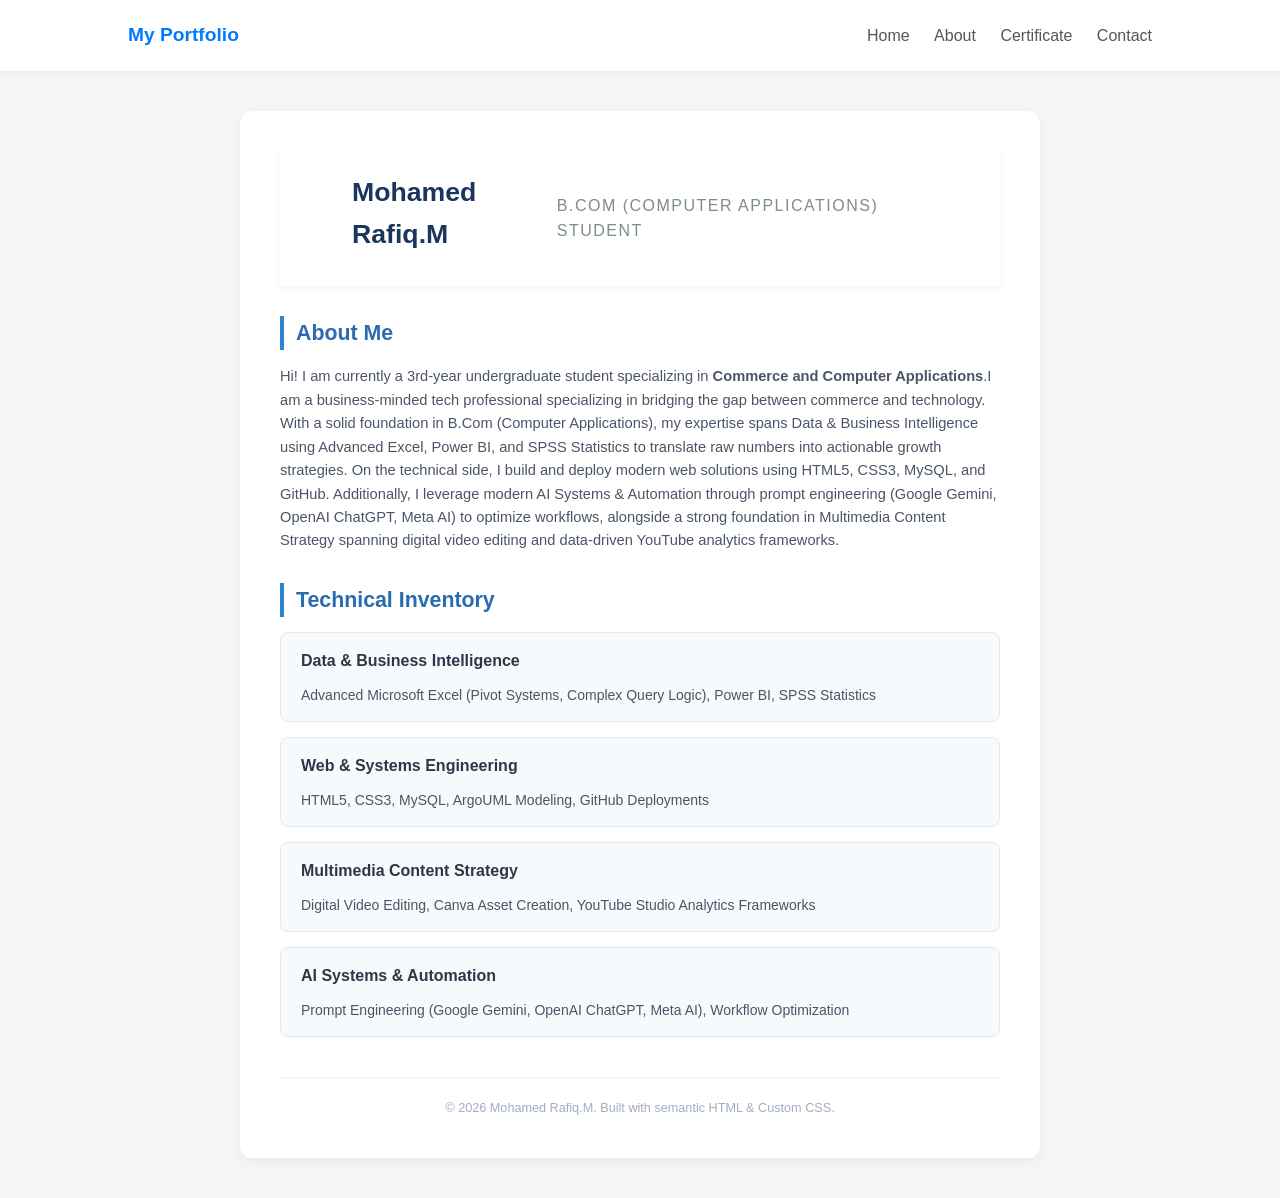
==== about.html @ 21418a57 "Update about.html" ====
<!DOCTYPE html>
<html lang="en">
<head>
    <meta charset="UTF-8">
    <meta name="viewport" content="width=device-width, initial-scale=1.0">
    <title>About Me | Mohamed Rafiq.M</title>
    <link rel="stylesheet" href="about.css">
</head>
<body>
 <header>
        <div class="logo">My Portfolio</div>
        <nav>
            <a href="index.html">Home</a>
            <a href="about.html">About</a>
            <a href="certificate.html">Certificate</a>
            <a href="contact.html">Contact</a>
        </nav>
    </header>
    <div class="container">
        <header>
            <h1>Mohamed Rafiq.M</h1>
            <p class="subtitle">B.Com (Computer Applications) Student</p>
        </header>

        <section id="about">
            <h2>About Me</h2>
            <p>
                Hi! I am currently a 3rd-year undergraduate student specializing in <strong>Commerce and Computer Applications</strong>. 
                ​​I am a business-minded tech professional specializing in bridging the gap between commerce and technology. With a solid foundation in B.Com (Computer Applications), my expertise spans Data & Business Intelligence using Advanced Excel, Power BI, and SPSS Statistics to translate raw numbers into actionable growth strategies. On the technical side, I build and deploy modern web solutions using HTML5, CSS3, MySQL, and GitHub. Additionally, I leverage modern AI Systems & Automation through prompt engineering (Google Gemini, OpenAI ChatGPT, Meta AI) to optimize workflows, alongside a strong foundation in Multimedia Content Strategy spanning digital video editing and data-driven YouTube analytics frameworks.     </p>
        </section>

        <section id="skills">
            <h2>Technical Inventory</h2>
            
            <div class="skills-grid">
                <div class="skill-category">
                    <h3>Data & Business Intelligence</h3>
                    <div class="skill-tags">Advanced Microsoft Excel (Pivot Systems, Complex Query Logic), Power BI, SPSS Statistics</div>
                </div>
                
                <div class="skill-category">
               <h3>Web & Systems Engineering</h3>
    <div class="skill-tags">HTML5, CSS3, MySQL, ArgoUML Modeling, GitHub Deployments</div>
</div>

                <div class="skill-category">
                    <h3>Multimedia Content Strategy</h3>
                    <div class="skill-tags">Digital Video Editing, Canva Asset Creation, YouTube Studio Analytics Frameworks</div>
                </div>

                <div class="skill-category">
                    <h3>AI Systems & Automation</h3>
                    <div class="skill-tags">Prompt Engineering (Google Gemini, OpenAI ChatGPT, Meta AI), Workflow Optimization</div>
                </div>
            </div>
        </section>

        <footer>
            © 2026 Mohamed Rafiq.M. Built with semantic HTML & Custom CSS.
        </footer>
    </div>

</body>
</html>
---- about.css ----
*, *::before, *::after {
            box-sizing: border-box;
        }
        
        body {
            margin: 0;
            padding: 0;
            font-family: 'Segoe UI', Tahoma, Geneva, Verdana, sans-serif;
            background-color: #f4f7f6;
            color: #2c3e50;
            line-height: 1.6;
        }
        header {
    background: #ffffff;
    display: flex;
    justify-content: space-between;
    align-items: center;
    padding: 20px 10%;
    box-shadow: 0 2px 5px rgba(0,0,0,0.05);
}

        /* Container Layout */
        .container {
            max-width: 800px;
            margin: 40px auto;
            background: #ffffff;
            padding: 40px;
            border-radius: 12px;
            box-shadow: 0 4px 15px rgba(0,0,0,0.05);
        }header .logo {
    font-weight: bold;
    font-size: 1.2rem;
    color: #007bff;
}

nav a {
    text-decoration: none;
    color: #555;
    margin-left: 20px;
    font-weight: 500;
}

nav a:hover {
    color: #007bff;
}


  

        h1 {
            color: #1a365d;
            font-size: 20pt;
            margin: 0 0 10px 0;
        }

        .subtitle {
            font-size: 12pt;
            color: #7f8c8d;
            text-transform: uppercase;
            letter-spacing: 1.5px;
            margin: 0;
        }

        /* Section Headings with Left Border Accent */
        h2 {
            color: #2b6cb0;
            font-size: 16pt;
            border-left: 4px solid #3182ce;
            padding-left: 12px;
            margin-top: 30px;
            margin-bottom: 15px;
        }

        p {
            font-size: 11pt;
            color: #4a5568;
            margin-bottom: 20px;
        }

        /* Blocks for Skills Layout */
        .skills-grid {
            display: block;
            margin-top: 15px;
        }

        .skill-category {
            background-color: #f7fafc;
            border: 1px solid #e2e8f0;
            border-radius: 8px;
            padding: 15px 20px;
            margin-bottom: 15px;
        }

        .skill-category h3 {
            margin: 0 0 10px 0;
            font-size: 12pt;
            color: #2d3748;
        }

        .skill-tags {
            font-size: 10.5pt;
            color: #4a5568;
            font-weight: 500;
        }

        /* Call To Action Buttons */
        .cta-container {
            text-align: center;
            margin-top: 40px;
        }

        .portfolio-btn {
            display: inline-block;
            background-color: #3182ce;
            color: #ffffff;
            padding: 12px 30px;
            font-size: 11pt;
            font-weight: 600;
            text-decoration: none;
            border-radius: 6px;
            box-shadow: 0 3px 6px rgba(49, 130, 206, 0.2);
        }

        .portfolio-btn:hover {
            background-color: #2b6cb0;
        }

        footer {
            text-align: center;
            margin-top: 40px;
            font-size: 9.5pt;
            color: #a0aec0;
            border-top: 1px solid #edf2f7;
            padding-top: 20px;
        }
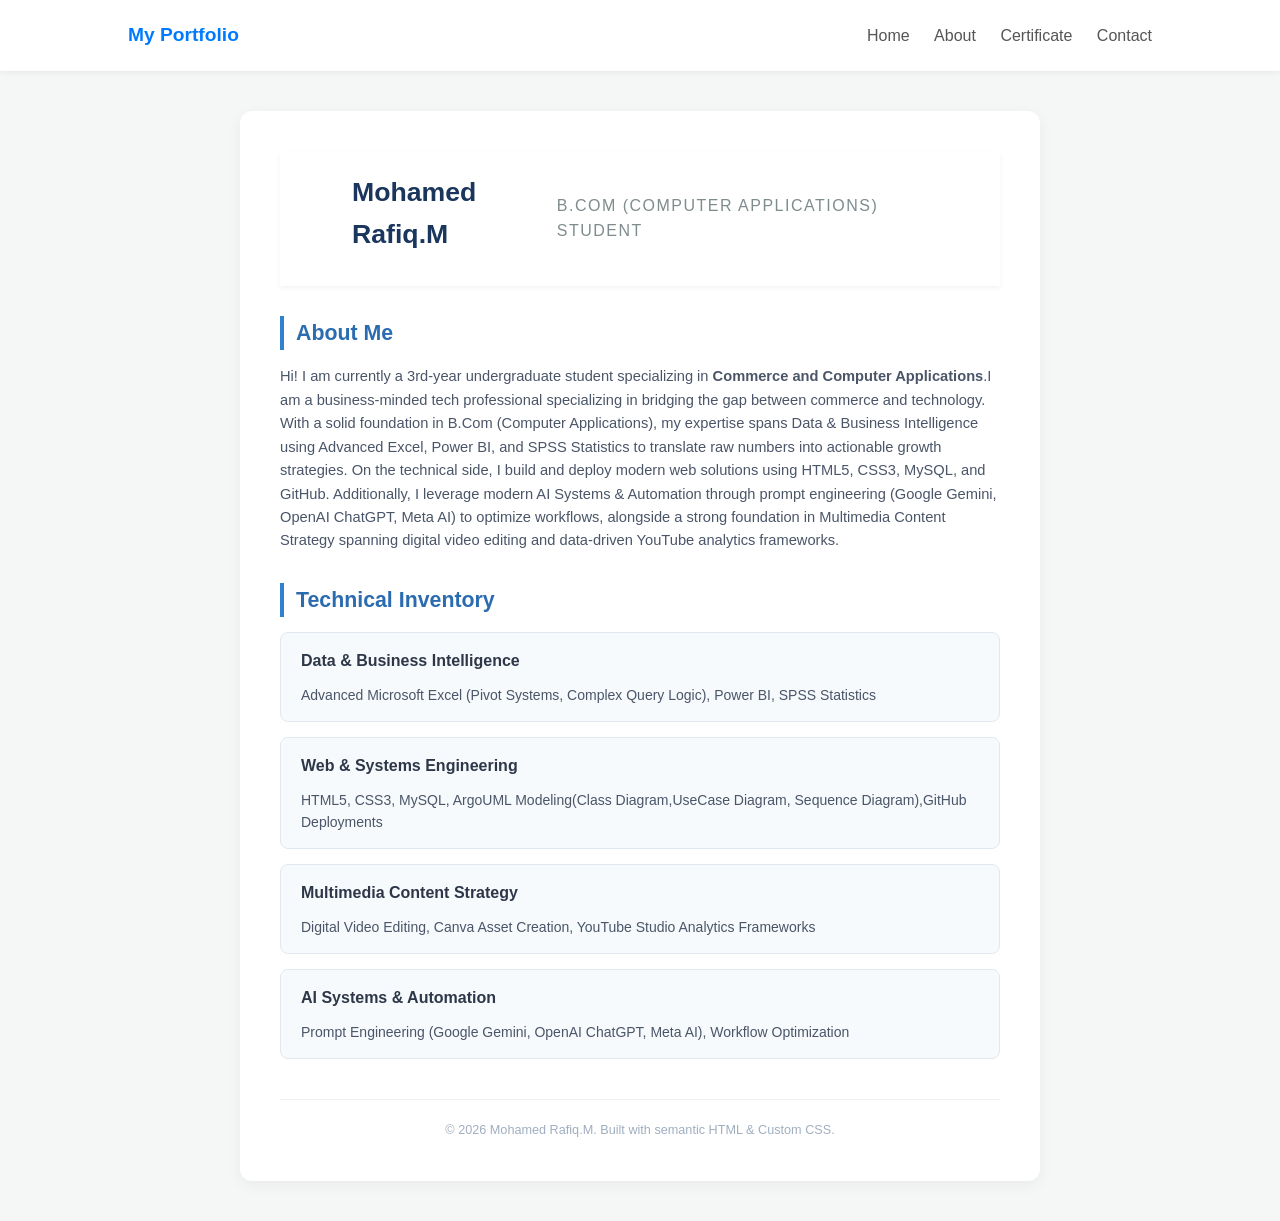
==== commit 7545954b: "Update about.html" ====
--- a/about.html
+++ b/about.html
@@ -40,7 +40,7 @@
                 
                 <div class="skill-category">
                <h3>Web & Systems Engineering</h3>
-    <div class="skill-tags">HTML5, CSS3, MySQL, ArgoUML Modeling, GitHub Deployments</div>
+    <div class="skill-tags">HTML5, CSS3, MySQL, ArgoUML Modeling(Class Diagram,UseCase Diagram, Sequence Diagram),GitHub Deployments</div>
 </div>
 
                 <div class="skill-category">
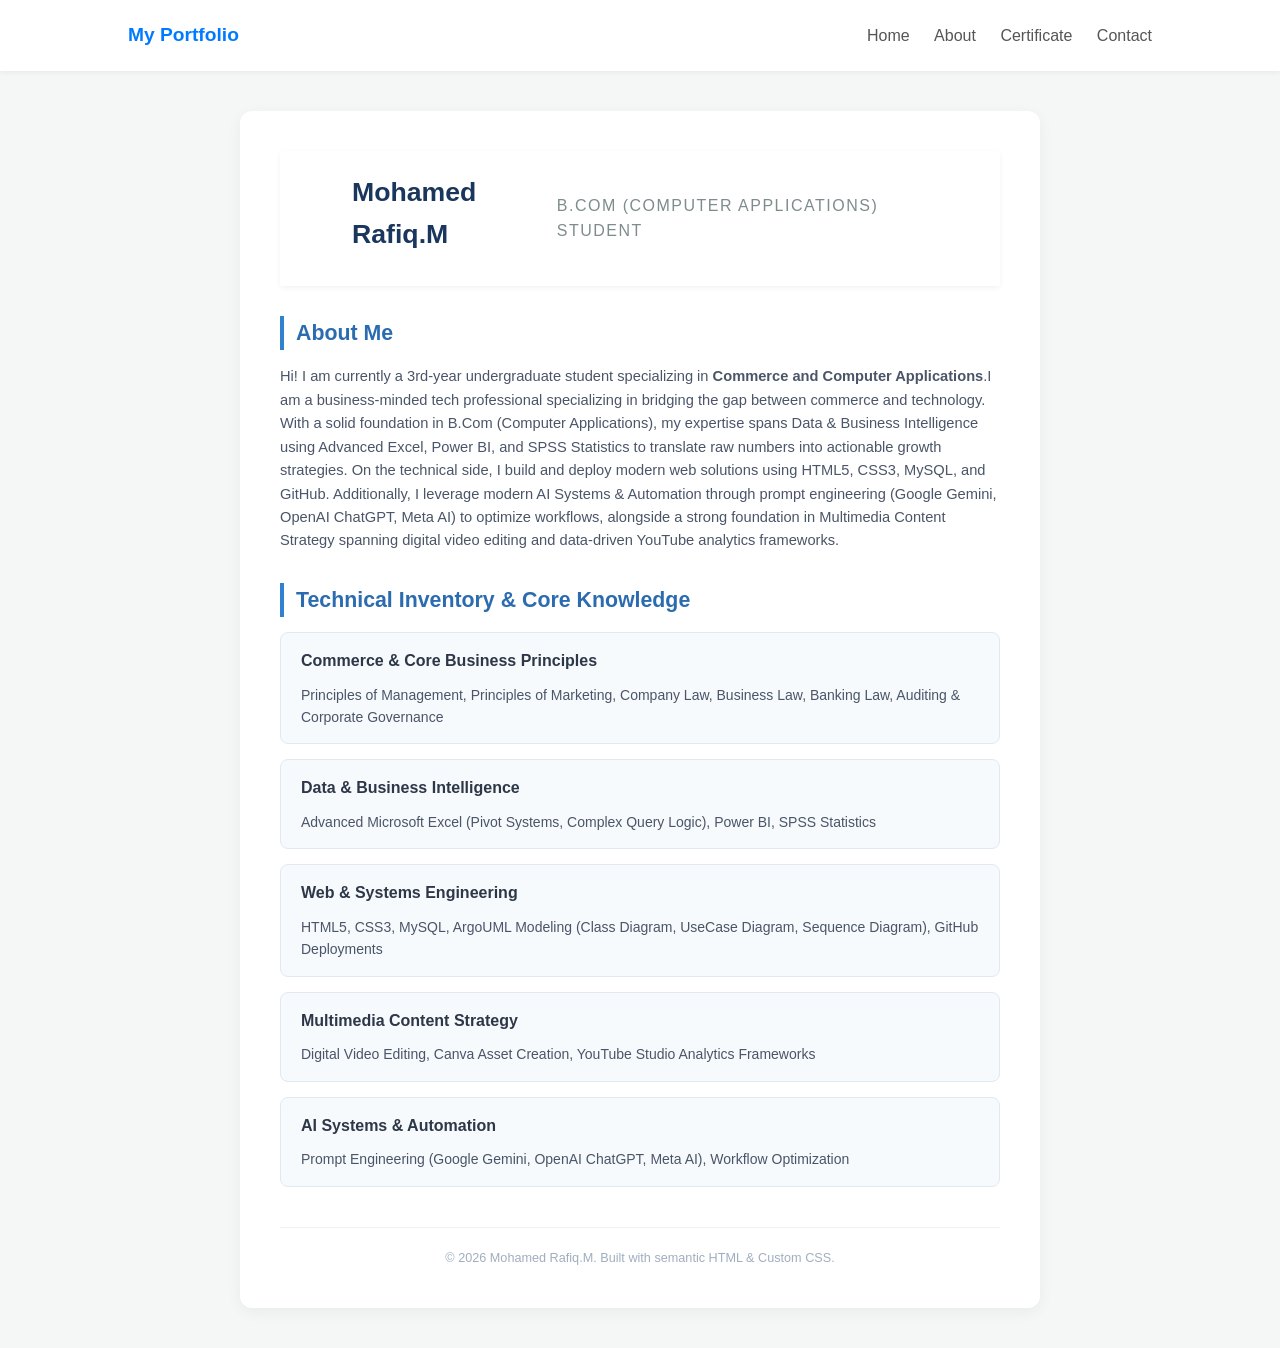
==== commit adc4d2dd: "Enhance skills section with Commerce knowledge Added a new section for Commerce & Core Business Prin" ====
--- a/about.html
+++ b/about.html
@@ -4,10 +4,12 @@
     <meta charset="UTF-8">
     <meta name="viewport" content="width=device-width, initial-scale=1.0">
     <title>About Me | Mohamed Rafiq.M</title>
+    <!-- Favicon Tag -->
+    <link rel="icon" type="image/png" href="1001440692-removebg-preview.png">
     <link rel="stylesheet" href="about.css">
 </head>
 <body>
- <header>
+    <header>
         <div class="logo">My Portfolio</div>
         <nav>
             <a href="index.html">Home</a>
@@ -26,22 +28,29 @@
             <h2>About Me</h2>
             <p>
                 Hi! I am currently a 3rd-year undergraduate student specializing in <strong>Commerce and Computer Applications</strong>. 
-                ​​I am a business-minded tech professional specializing in bridging the gap between commerce and technology. With a solid foundation in B.Com (Computer Applications), my expertise spans Data & Business Intelligence using Advanced Excel, Power BI, and SPSS Statistics to translate raw numbers into actionable growth strategies. On the technical side, I build and deploy modern web solutions using HTML5, CSS3, MySQL, and GitHub. Additionally, I leverage modern AI Systems & Automation through prompt engineering (Google Gemini, OpenAI ChatGPT, Meta AI) to optimize workflows, alongside a strong foundation in Multimedia Content Strategy spanning digital video editing and data-driven YouTube analytics frameworks.     </p>
+                ​​I am a business-minded tech professional specializing in bridging the gap between commerce and technology. With a solid foundation in B.Com (Computer Applications), my expertise spans Data & Business Intelligence using Advanced Excel, Power BI, and SPSS Statistics to translate raw numbers into actionable growth strategies. On the technical side, I build and deploy modern web solutions using HTML5, CSS3, MySQL, and GitHub. Additionally, I leverage modern AI Systems & Automation through prompt engineering (Google Gemini, OpenAI ChatGPT, Meta AI) to optimize workflows, alongside a strong foundation in Multimedia Content Strategy spanning digital video editing and data-driven YouTube analytics frameworks.
+            </p>
         </section>
 
         <section id="skills">
-            <h2>Technical Inventory</h2>
+            <h2>Technical Inventory & Core Knowledge</h2>
             
             <div class="skills-grid">
+                <!-- Added Commerce Knowledge Section -->
+                <div class="skill-category">
+                    <h3>Commerce & Core Business Principles</h3>
+                    <div class="skill-tags">Principles of Management, Principles of Marketing, Company Law, Business Law, Banking Law, Auditing & Corporate Governance</div>
+                </div>
+
                 <div class="skill-category">
                     <h3>Data & Business Intelligence</h3>
                     <div class="skill-tags">Advanced Microsoft Excel (Pivot Systems, Complex Query Logic), Power BI, SPSS Statistics</div>
                 </div>
                 
                 <div class="skill-category">
-               <h3>Web & Systems Engineering</h3>
-    <div class="skill-tags">HTML5, CSS3, MySQL, ArgoUML Modeling(Class Diagram,UseCase Diagram, Sequence Diagram),GitHub Deployments</div>
-</div>
+                    <h3>Web & Systems Engineering</h3>
+                    <div class="skill-tags">HTML5, CSS3, MySQL, ArgoUML Modeling (Class Diagram, UseCase Diagram, Sequence Diagram), GitHub Deployments</div>
+                </div>
 
                 <div class="skill-category">
                     <h3>Multimedia Content Strategy</h3>
@@ -62,3 +71,4 @@
 
 </body>
 </html>
+
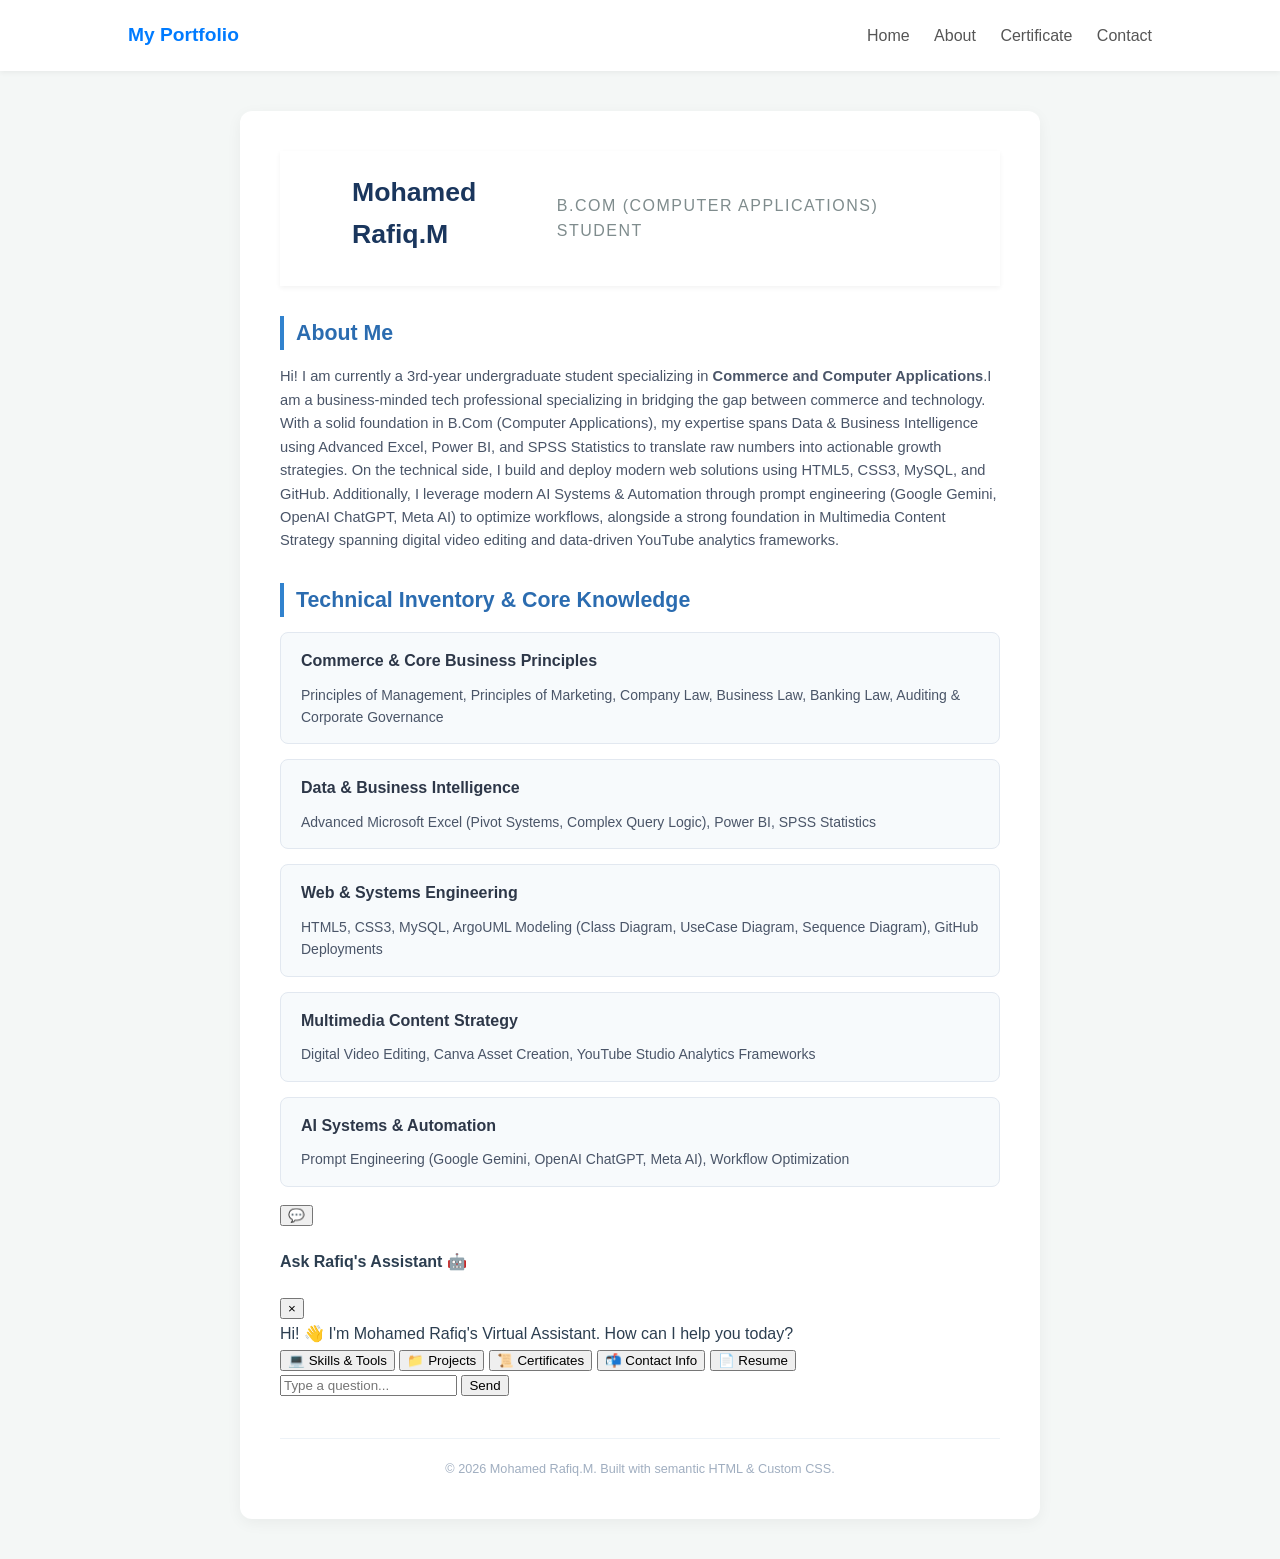
==== commit fde4aa07: "Add chatbot feature to about.html" ====
--- a/about.html
+++ b/about.html
@@ -62,12 +62,43 @@
                     <div class="skill-tags">Prompt Engineering (Google Gemini, OpenAI ChatGPT, Meta AI), Workflow Optimization</div>
                 </div>
             </div>
+            <!-- Chatbot Floating Toggle Button -->
+    <button class="chat-toggle-btn" id="chatToggleBtn" aria-label="Open Chat">💬</button>
+
+    <!-- Chatbot Window -->
+    <div class="chat-window hidden" id="chatWindow">
+        <div class="chat-header">
+            <h4>Ask Rafiq's Assistant 🤖</h4>
+            <button class="chat-close-btn" id="chatCloseBtn">&times;</button>
+        </div>
+        
+        <div class="chat-body" id="chatBody">
+            <div class="chat-message bot">
+                Hi! 👋 I'm Mohamed Rafiq's Virtual Assistant. How can I help you today?
+            </div>
+            <div class="chat-chips" id="chatChips">
+                <button class="chip" onclick="handleChipClick('skills')">💻 Skills & Tools</button>
+                <button class="chip" onclick="handleChipClick('projects')">📁 Projects</button>
+                <button class="chip" onclick="handleChipClick('certificates')">📜 Certificates</button>
+                <button class="chip" onclick="handleChipClick('contact')">📬 Contact Info</button>
+                <button class="chip" onclick="handleChipClick('resume')">📄 Resume</button>
+            </div>
+        </div>
+
+        <form class="chat-input-area" id="chatForm">
+            <input type="text" id="chatInput" placeholder="Type a question..." autocomplete="off">
+            <button type="submit">Send</button>
+        </form>
+    </div>
         </section>
 
         <footer>
             © 2026 Mohamed Rafiq.M. Built with semantic HTML & Custom CSS.
         </footer>
     </div>
+    <!-- Script Import -->
+    <script src="chatbot.js"></script>
+
 
 </body>
 </html>
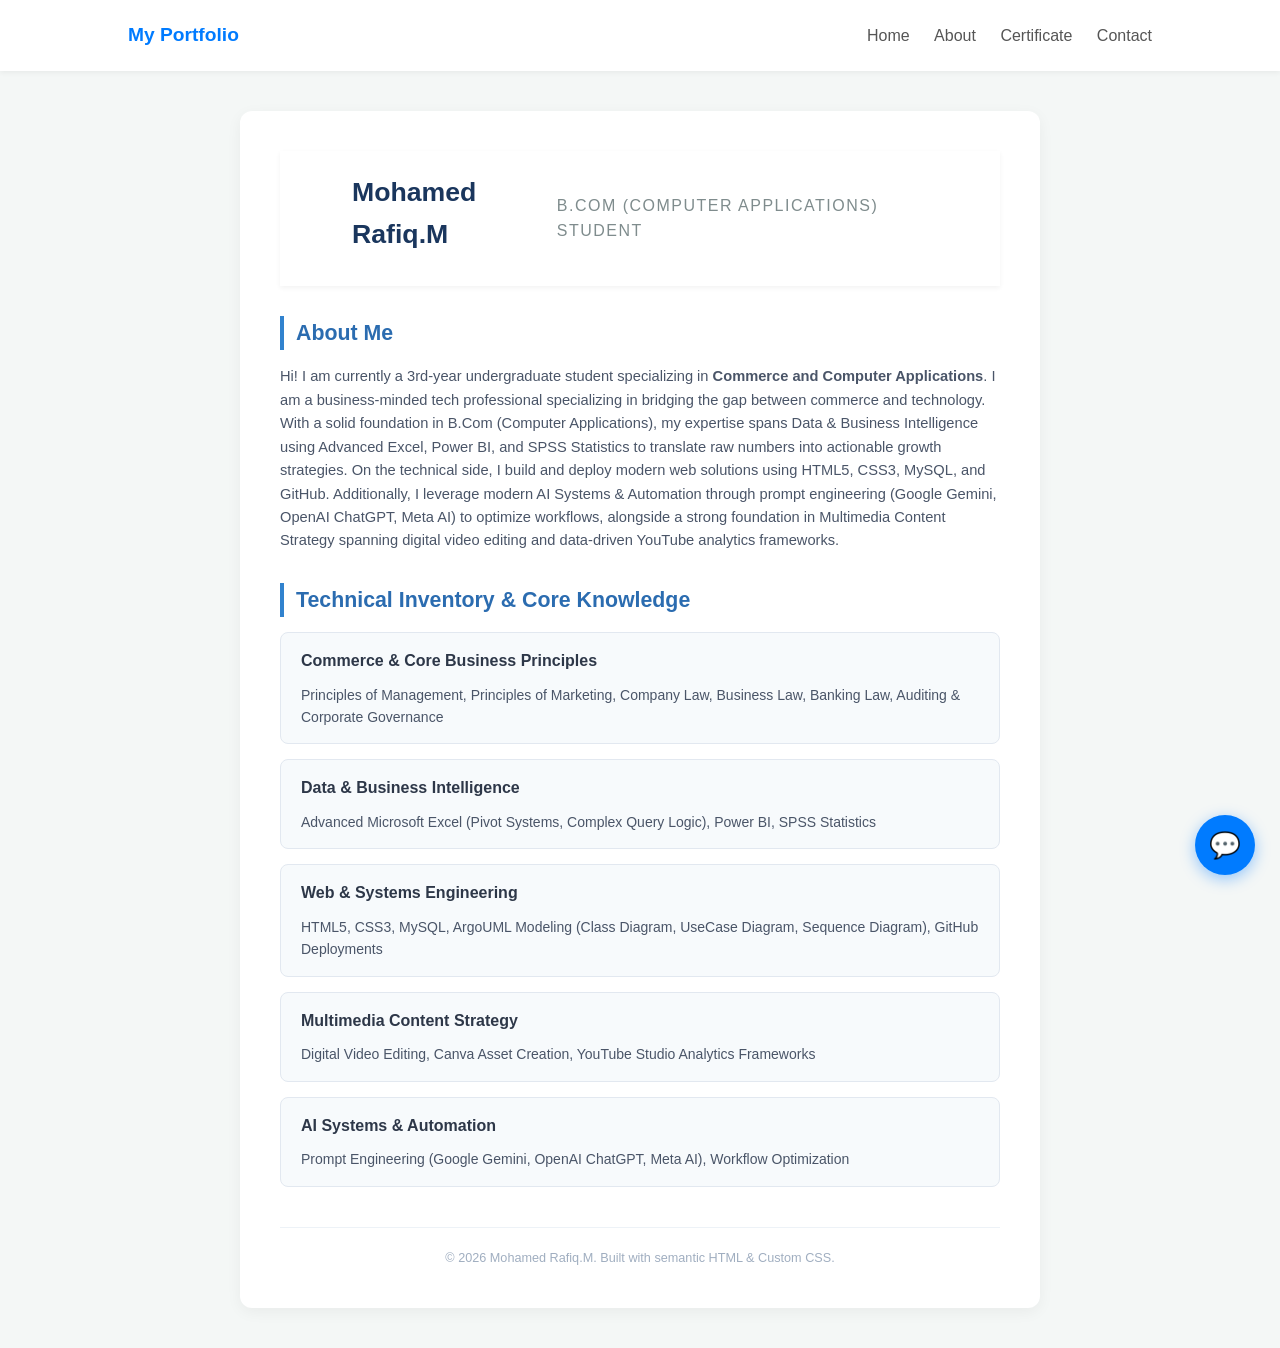
==== commit b673527e: "Refactor about.html for improved layout and styles Updated the about page with new styles and animat" ====
--- a/about.html
+++ b/about.html
@@ -9,61 +9,68 @@
     <link rel="stylesheet" href="about.css">
 </head>
 <body>
-    <header>
+    <header class="main-header">
         <div class="logo">My Portfolio</div>
         <nav>
             <a href="index.html">Home</a>
-            <a href="about.html">About</a>
+            <a href="about.html" class="active">About</a>
             <a href="certificate.html">Certificate</a>
             <a href="contact.html">Contact</a>
         </nav>
     </header>
-    <div class="container">
-        <header>
-            <h1>Mohamed Rafiq.M</h1>
+
+    <div class="container animate-fade-in">
+        <header class="profile-header">
+            <h1 class="glow-text">Mohamed Rafiq.M</h1>
             <p class="subtitle">B.Com (Computer Applications) Student</p>
         </header>
 
-        <section id="about">
-            <h2>About Me</h2>
+        <section id="about" class="animate-up delay-1">
+            <h2 class="glow-title">About Me</h2>
             <p>
                 Hi! I am currently a 3rd-year undergraduate student specializing in <strong>Commerce and Computer Applications</strong>. 
-                ​​I am a business-minded tech professional specializing in bridging the gap between commerce and technology. With a solid foundation in B.Com (Computer Applications), my expertise spans Data & Business Intelligence using Advanced Excel, Power BI, and SPSS Statistics to translate raw numbers into actionable growth strategies. On the technical side, I build and deploy modern web solutions using HTML5, CSS3, MySQL, and GitHub. Additionally, I leverage modern AI Systems & Automation through prompt engineering (Google Gemini, OpenAI ChatGPT, Meta AI) to optimize workflows, alongside a strong foundation in Multimedia Content Strategy spanning digital video editing and data-driven YouTube analytics frameworks.
+                I am a business-minded tech professional specializing in bridging the gap between commerce and technology. With a solid foundation in B.Com (Computer Applications), my expertise spans Data & Business Intelligence using Advanced Excel, Power BI, and SPSS Statistics to translate raw numbers into actionable growth strategies. On the technical side, I build and deploy modern web solutions using HTML5, CSS3, MySQL, and GitHub. Additionally, I leverage modern AI Systems & Automation through prompt engineering (Google Gemini, OpenAI ChatGPT, Meta AI) to optimize workflows, alongside a strong foundation in Multimedia Content Strategy spanning digital video editing and data-driven YouTube analytics frameworks.
             </p>
         </section>
 
-        <section id="skills">
-            <h2>Technical Inventory & Core Knowledge</h2>
+        <section id="skills" class="animate-up delay-2">
+            <h2 class="glow-title">Technical Inventory & Core Knowledge</h2>
             
             <div class="skills-grid">
-                <!-- Added Commerce Knowledge Section -->
-                <div class="skill-category">
+                <div class="skill-category glowing-card">
                     <h3>Commerce & Core Business Principles</h3>
                     <div class="skill-tags">Principles of Management, Principles of Marketing, Company Law, Business Law, Banking Law, Auditing & Corporate Governance</div>
                 </div>
 
-                <div class="skill-category">
+                <div class="skill-category glowing-card">
                     <h3>Data & Business Intelligence</h3>
                     <div class="skill-tags">Advanced Microsoft Excel (Pivot Systems, Complex Query Logic), Power BI, SPSS Statistics</div>
                 </div>
                 
-                <div class="skill-category">
+                <div class="skill-category glowing-card">
                     <h3>Web & Systems Engineering</h3>
                     <div class="skill-tags">HTML5, CSS3, MySQL, ArgoUML Modeling (Class Diagram, UseCase Diagram, Sequence Diagram), GitHub Deployments</div>
                 </div>
 
-                <div class="skill-category">
+                <div class="skill-category glowing-card">
                     <h3>Multimedia Content Strategy</h3>
                     <div class="skill-tags">Digital Video Editing, Canva Asset Creation, YouTube Studio Analytics Frameworks</div>
                 </div>
 
-                <div class="skill-category">
+                <div class="skill-category glowing-card">
                     <h3>AI Systems & Automation</h3>
                     <div class="skill-tags">Prompt Engineering (Google Gemini, OpenAI ChatGPT, Meta AI), Workflow Optimization</div>
                 </div>
             </div>
-            <!-- Chatbot Floating Toggle Button -->
-    <button class="chat-toggle-btn" id="chatToggleBtn" aria-label="Open Chat">💬</button>
+        </section>
+
+        <footer>
+            © 2026 Mohamed Rafiq.M. Built with semantic HTML & Custom CSS.
+        </footer>
+    </div>
+
+    <!-- Chatbot Floating Toggle Button -->
+    <button class="chat-toggle-btn pulse-glow" id="chatToggleBtn" aria-label="Open Chat">💬</button>
 
     <!-- Chatbot Window -->
     <div class="chat-window hidden" id="chatWindow">
@@ -90,16 +97,8 @@
             <button type="submit">Send</button>
         </form>
     </div>
-        </section>
 
-        <footer>
-            © 2026 Mohamed Rafiq.M. Built with semantic HTML & Custom CSS.
-        </footer>
-    </div>
     <!-- Script Import -->
     <script src="chatbot.js"></script>
-
-
 </body>
 </html>
-
--- a/about.css
+++ b/about.css
@@ -132,4 +132,154 @@
             color: #a0aec0;
             border-top: 1px solid #edf2f7;
             padding-top: 20px;
-        }+        }
+/* Chatbot Styles */
+.chat-toggle-btn {
+    position: fixed;
+    bottom: 25px;
+    right: 25px;
+    width: 60px;
+    height: 60px;
+    border-radius: 50%;
+    background-color: #007bff;
+    color: #ffffff;
+    border: none;
+    box-shadow: 0 4px 15px rgba(0, 123, 255, 0.4);
+    cursor: pointer;
+    font-size: 1.6rem;
+    display: flex;
+    align-items: center;
+    justify-content: center;
+    transition: all 0.3s ease;
+    z-index: 1000;
+}
+
+.chat-toggle-btn:hover {
+    background-color: #0056b3;
+    transform: scale(1.08);
+}
+
+.chat-window {
+    position: fixed;
+    bottom: 95px;
+    right: 25px;
+    width: 350px;
+    max-width: 90vw;
+    height: 480px;
+    background-color: #ffffff;
+    border-radius: 12px;
+    box-shadow: 0 8px 25px rgba(0, 0, 0, 0.15);
+    display: flex;
+    flex-direction: column;
+    overflow: hidden;
+    z-index: 1000;
+    transition: all 0.3s ease;
+    border: 1px solid #e2e8f0;
+}
+
+.chat-window.hidden {
+    opacity: 0;
+    visibility: hidden;
+    transform: translateY(20px) scale(0.95);
+    pointer-events: none;
+}
+
+.chat-header {
+    background: linear-gradient(135deg, #007bff, #3182ce);
+    color: #ffffff;
+    padding: 15px;
+    display: flex;
+    justify-content: space-between;
+    align-items: center;
+}
+
+.chat-close-btn {
+    background: none;
+    border: none;
+    color: #ffffff;
+    font-size: 1.2rem;
+    cursor: pointer;
+}
+
+.chat-body {
+    flex: 1;
+    padding: 15px;
+    overflow-y: auto;
+    display: flex;
+    flex-direction: column;
+    gap: 10px;
+    background-color: #f8f9fa;
+}
+
+.chat-message {
+    max-width: 80%;
+    padding: 10px 14px;
+    border-radius: 12px;
+    font-size: 0.9rem;
+    line-height: 1.4;
+}
+
+.chat-message.bot {
+    background-color: #e9ecef;
+    color: #222;
+    align-self: flex-start;
+    border-bottom-left-radius: 2px;
+}
+
+.chat-message.user {
+    background-color: #007bff;
+    color: #ffffff;
+    align-self: flex-end;
+    border-bottom-right-radius: 2px;
+}
+
+.chat-chips {
+    display: flex;
+    flex-wrap: wrap;
+    gap: 6px;
+    margin-top: 5px;
+}
+
+.chip {
+    background-color: #ffffff;
+    border: 1px solid #007bff;
+color: #007bff;
+    padding: 6px 12px;
+    border-radius: 15px;
+    font-size: 0.8rem;
+    cursor: pointer;
+    transition: all 0.2s ease;
+}
+
+.chip:hover {
+    background-color: #007bff;
+    color: #ffffff;
+}
+
+.chat-input-area {
+    display: flex;
+    padding: 10px;
+    background-color: #ffffff;
+    border-top: 1px solid #e2e8f0;
+}
+
+.chat-input-area input {
+    flex: 1;
+    border: 1px solid #cbd5e0;
+    padding: 10px 12px;
+    border-radius: 6px;
+    outline: none;
+    font-size: 0.9rem;
+}
+
+.chat-input-area button {
+    background-color: #007bff;
+    color: #ffffff;
+    border: none;
+    padding: 10px 15px;
+    margin-left: 8px;
+    border-radius: 6px;
+    cursor: pointer;
+    font-weight: bold;
+}
+
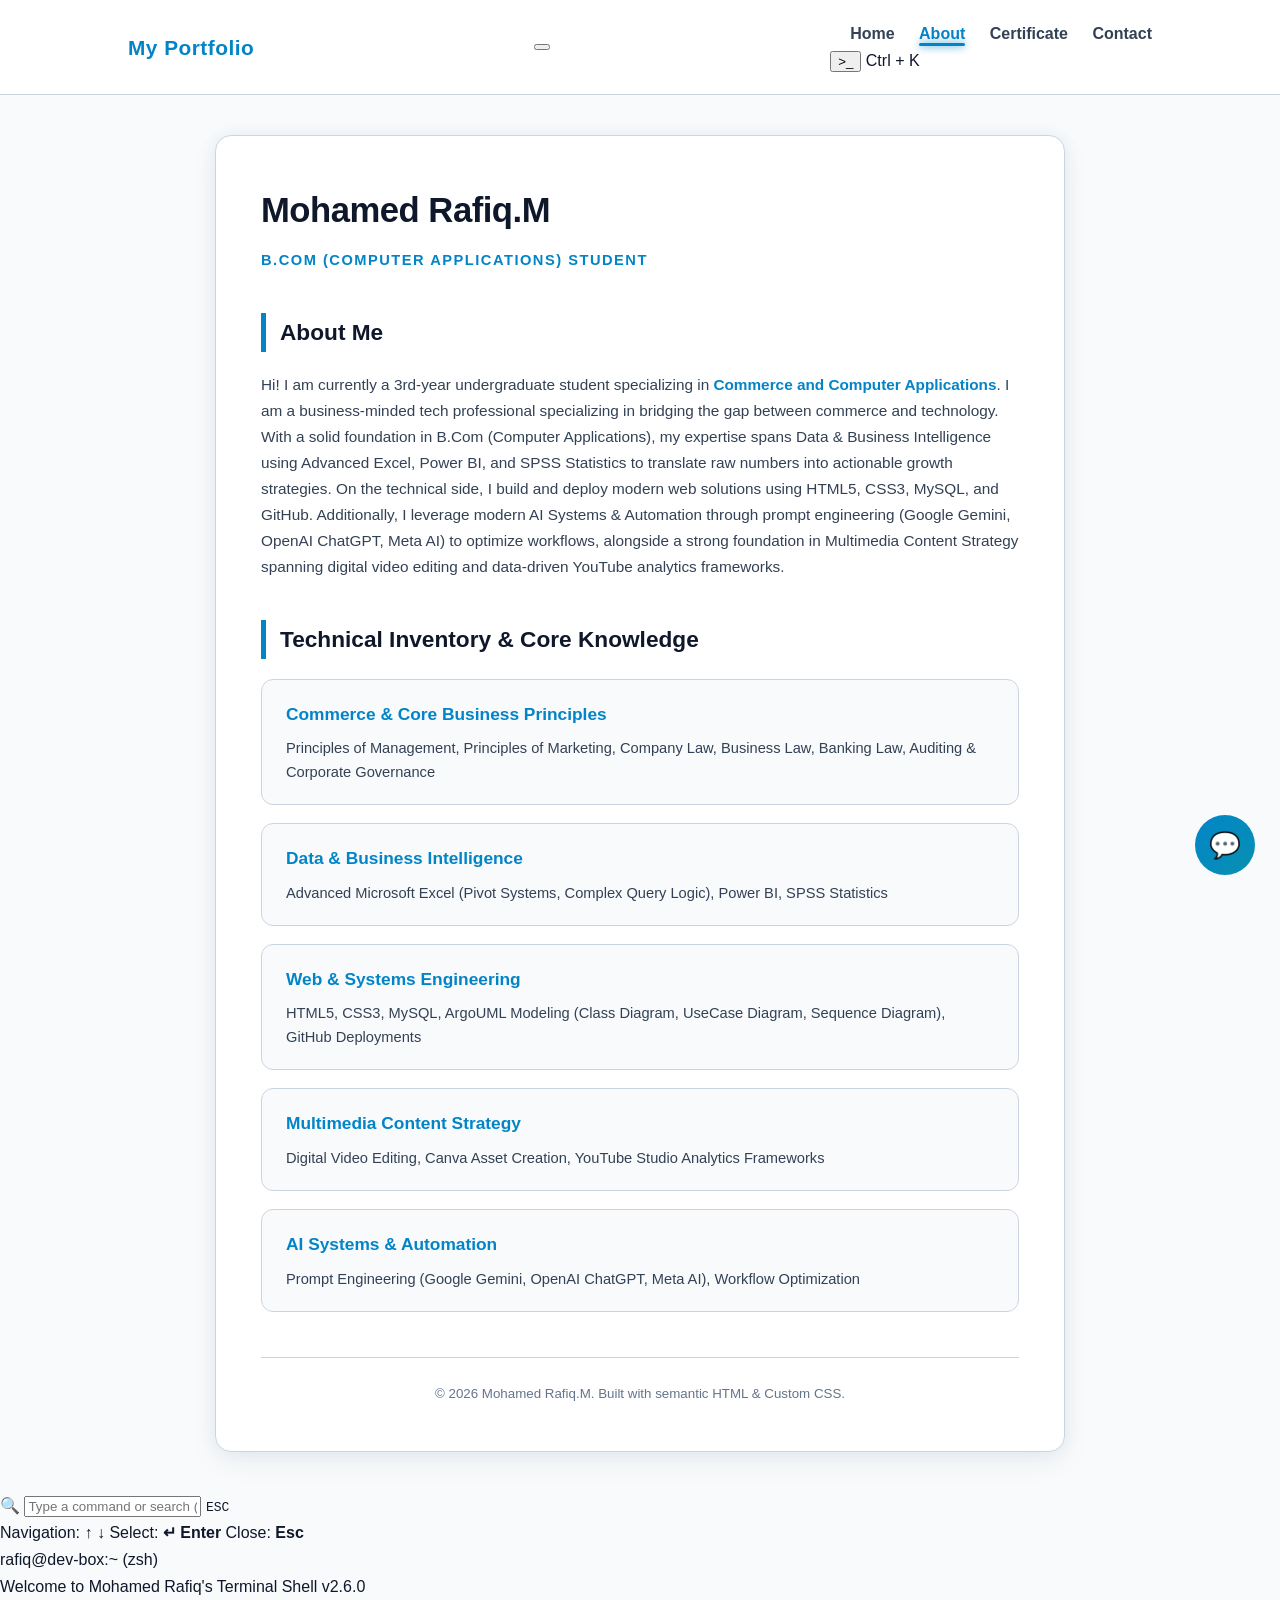
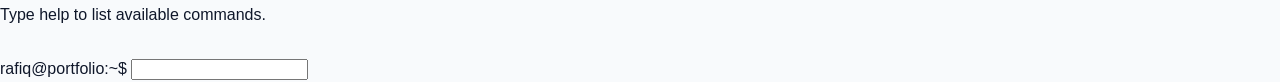
==== commit d9913d94: "Update about.html" ====
--- a/about.html
+++ b/about.html
@@ -11,11 +11,25 @@
 <body>
     <header class="main-header">
         <div class="logo">My Portfolio</div>
-        <nav>
+        
+        <!-- Mobile Navigation Hamburger Toggle -->
+        <button class="mobile-menu-btn" id="mobileMenuBtn" aria-label="Toggle navigation menu">
+            <span class="bar"></span>
+            <span class="bar"></span>
+            <span class="bar"></span>
+        </button>
+
+        <nav class="nav-links" id="navLinks">
             <a href="index.html">Home</a>
             <a href="about.html" class="active">About</a>
             <a href="certificate.html">Certificate</a>
             <a href="contact.html">Contact</a>
+
+            <!-- Developer Tools Header Actions -->
+            <div class="nav-tools">
+                <button class="terminal-toggle-btn" onclick="toggleTerminal()" title="Toggle Developer Terminal Mode">&gt;_</button>
+                <span class="cmd-badge" onclick="toggleCommandPalette(true)">Ctrl + K</span>
+            </div>
         </nav>
     </header>
 
@@ -98,7 +112,20 @@
         </form>
     </div>
 
-    <!-- Script Import -->
+    <!-- Script Imports -->
     <script src="chatbot.js"></script>
+    <script src="terminal-palette-tilt.js"></script>
+    <script>
+        // Mobile Hamburger Drawer Toggle
+        const menuBtn = document.getElementById('mobileMenuBtn');
+        const navLinks = document.getElementById('navLinks');
+
+        if (menuBtn) {
+            menuBtn.addEventListener('click', () => {
+                menuBtn.classList.toggle('active');
+                navLinks.classList.toggle('open');
+            });
+        }
+    </script>
 </body>
 </html>
--- a/about.css
+++ b/about.css
@@ -1,139 +1,208 @@
 *, *::before, *::after {
-            box-sizing: border-box;
-        }
-        
-        body {
-            margin: 0;
-            padding: 0;
-            font-family: 'Segoe UI', Tahoma, Geneva, Verdana, sans-serif;
-            background-color: #f4f7f6;
-            color: #2c3e50;
-            line-height: 1.6;
-        }
-        header {
-    background: #ffffff;
+    box-sizing: border-box;
+}
+
+:root {
+    --bg-light: #f8fafc;
+    --card-bg: #ffffff;
+    --primary-blue: #0284c7;
+    --accent-cyan: #0891b2;
+    --glow-color: rgba(2, 132, 199, 0.25);
+    --text-primary: #0f172a;       /* Dark high-contrast navy/black for max clarity */
+    --text-secondary: #334155;     /* Clear readable secondary text */
+    --border-color: #cbd5e1;       /* Sharper border lines */
+}
+
+body {
+    margin: 0;
+    padding: 0;
+    font-family: 'Segoe UI', -apple-system, BlinkMacSystemFont, Roboto, sans-serif;
+    background-color: var(--bg-light);
+    color: var(--text-primary);
+    line-height: 1.7;
+    overflow-x: hidden;
+    -webkit-font-smoothing: antialiased;
+    -moz-osx-font-smoothing: grayscale;
+}
+
+/* Navigation Header */
+.main-header {
+    background: rgba(255, 255, 255, 0.95);
+    backdrop-filter: blur(12px);
     display: flex;
     justify-content: space-between;
     align-items: center;
     padding: 20px 10%;
-    box-shadow: 0 2px 5px rgba(0,0,0,0.05);
-}
-
-        /* Container Layout */
-        .container {
-            max-width: 800px;
-            margin: 40px auto;
-            background: #ffffff;
-            padding: 40px;
-            border-radius: 12px;
-            box-shadow: 0 4px 15px rgba(0,0,0,0.05);
-        }header .logo {
-    font-weight: bold;
-    font-size: 1.2rem;
-    color: #007bff;
+    border-bottom: 1px solid var(--border-color);
+    position: sticky;
+    top: 0;
+    z-index: 100;
+}
+
+.main-header .logo {
+    font-weight: 700;
+    font-size: 1.3rem;
+    color: var(--primary-blue);
+    letter-spacing: 0.5px;
 }
 
 nav a {
     text-decoration: none;
-    color: #555;
+    color: var(--text-secondary);
     margin-left: 20px;
+    font-weight: 600;
+    font-size: 1rem;
+    transition: all 0.3s ease;
+    position: relative;
+}
+
+nav a:hover, nav a.active {
+    color: var(--primary-blue);
+}
+
+nav a::after {
+    content: '';
+    position: absolute;
+    width: 0;
+    height: 3px;
+    bottom: -4px;
+    left: 0;
+    background-color: var(--primary-blue);
+    border-radius: 2px;
+    transition: width 0.3s ease;
+    box-shadow: 0 0 8px var(--primary-blue);
+}
+
+nav a:hover::after, nav a.active::after {
+    width: 100%;
+}
+
+/* Main Container Layout */
+.container {
+    max-width: 850px;
+    margin: 40px auto;
+    background: var(--card-bg);
+    padding: 45px;
+    border-radius: 16px;
+    border: 1px solid var(--border-color);
+    box-shadow: 0 10px 30px rgba(0, 0, 0, 0.05), 0 0 15px rgba(2, 132, 199, 0.08);
+}
+
+/* Clear & Crisp Typography */
+h1.glow-text {
+    color: #0f172a;
+    font-size: 26pt;
+    font-weight: 800;
+    margin: 0 0 8px 0;
+    letter-spacing: -0.5px;
+}
+
+.subtitle {
+    font-size: 11pt;
+    color: var(--primary-blue);
+    text-transform: uppercase;
+    letter-spacing: 1.5px;
+    margin: 0 0 15px 0;
+    font-weight: 700;
+}
+
+h2.glow-title {
+    color: #0f172a;
+    font-size: 17pt;
+    font-weight: 700;
+    border-left: 5px solid var(--primary-blue);
+    padding-left: 14px;
+    margin-top: 40px;
+    margin-bottom: 20px;
+}
+
+p {
+    font-size: 11.5pt;
+    color: var(--text-secondary);
+    font-weight: 450;
+    margin-bottom: 22px;
+}
+
+p strong {
+    color: var(--primary-blue);
+    font-weight: 700;
+}
+
+/* Skills Grid & Cards */
+.skills-grid {
+    display: flex;
+    flex-direction: column;
+    gap: 18px;
+    margin-top: 15px;
+}
+
+.glowing-card {
+    background-color: #f8fafc;
+    border: 1px solid var(--border-color);
+    border-radius: 12px;
+    padding: 20px 24px;
+    transition: all 0.3s cubic-bezier(0.4, 0, 0.2, 1);
+}
+
+.glowing-card:hover {
+    transform: translateY(-3px);
+    background-color: #ffffff;
+    border-color: var(--primary-blue);
+    box-shadow: 0 8px 24px rgba(2, 132, 199, 0.15), 0 0 12px rgba(8, 145, 178, 0.2);
+}
+
+.skill-category h3 {
+    margin: 0 0 8px 0;
+    font-size: 13pt;
+    font-weight: 700;
+    color: var(--primary-blue);
+}
+
+.skill-tags {
+    font-size: 11pt;
+    color: var(--text-secondary);
     font-weight: 500;
-}
-
-nav a:hover {
-    color: #007bff;
-}
-
-
-  
-
-        h1 {
-            color: #1a365d;
-            font-size: 20pt;
-            margin: 0 0 10px 0;
-        }
-
-        .subtitle {
-            font-size: 12pt;
-            color: #7f8c8d;
-            text-transform: uppercase;
-            letter-spacing: 1.5px;
-            margin: 0;
-        }
-
-        /* Section Headings with Left Border Accent */
-        h2 {
-            color: #2b6cb0;
-            font-size: 16pt;
-            border-left: 4px solid #3182ce;
-            padding-left: 12px;
-            margin-top: 30px;
-            margin-bottom: 15px;
-        }
-
-        p {
-            font-size: 11pt;
-            color: #4a5568;
-            margin-bottom: 20px;
-        }
-
-        /* Blocks for Skills Layout */
-        .skills-grid {
-            display: block;
-            margin-top: 15px;
-        }
-
-        .skill-category {
-            background-color: #f7fafc;
-            border: 1px solid #e2e8f0;
-            border-radius: 8px;
-            padding: 15px 20px;
-            margin-bottom: 15px;
-        }
-
-        .skill-category h3 {
-            margin: 0 0 10px 0;
-            font-size: 12pt;
-            color: #2d3748;
-        }
-
-        .skill-tags {
-            font-size: 10.5pt;
-            color: #4a5568;
-            font-weight: 500;
-        }
-
-        /* Call To Action Buttons */
-        .cta-container {
-            text-align: center;
-            margin-top: 40px;
-        }
-
-        .portfolio-btn {
-            display: inline-block;
-            background-color: #3182ce;
-            color: #ffffff;
-            padding: 12px 30px;
-            font-size: 11pt;
-            font-weight: 600;
-            text-decoration: none;
-            border-radius: 6px;
-            box-shadow: 0 3px 6px rgba(49, 130, 206, 0.2);
-        }
-
-        .portfolio-btn:hover {
-            background-color: #2b6cb0;
-        }
-
-        footer {
-            text-align: center;
-            margin-top: 40px;
-            font-size: 9.5pt;
-            color: #a0aec0;
-            border-top: 1px solid #edf2f7;
-            padding-top: 20px;
-        }
-/* Chatbot Styles */
+    line-height: 1.6;
+}
+
+/* Footer */
+footer {
+    text-align: center;
+    margin-top: 45px;
+    font-size: 10pt;
+    font-weight: 500;
+    color: #64748b;
+    border-top: 1px solid var(--border-color);
+    padding-top: 25px;
+}
+
+/* Entry Animations */
+.animate-fade-in {
+    animation: fadeIn 0.8s ease-out forwards;
+}
+
+.animate-up {
+    opacity: 0;
+    transform: translateY(20px);
+    animation: slideUp 0.8s ease-out forwards;
+}
+
+.delay-1 { animation-delay: 0.2s; }
+.delay-2 { animation-delay: 0.4s; }
+
+@keyframes fadeIn {
+    from { opacity: 0; }
+    to { opacity: 1; }
+}
+
+@keyframes slideUp {
+    to {
+        opacity: 1;
+        transform: translateY(0);
+    }
+}
+
+/* Chatbot Floating Button */
 .chat-toggle-btn {
     position: fixed;
     bottom: 25px;
@@ -141,10 +210,9 @@
     width: 60px;
     height: 60px;
     border-radius: 50%;
-    background-color: #007bff;
+    background: linear-gradient(135deg, var(--primary-blue), var(--accent-cyan));
     color: #ffffff;
     border: none;
-    box-shadow: 0 4px 15px rgba(0, 123, 255, 0.4);
     cursor: pointer;
     font-size: 1.6rem;
     display: flex;
@@ -154,11 +222,27 @@
     z-index: 1000;
 }
 
+.pulse-glow {
+    animation: pulse 2s infinite;
+}
+
+@keyframes pulse {
+    0% {
+        box-shadow: 0 0 0 0 rgba(2, 132, 199, 0.5);
+    }
+    70% {
+        box-shadow: 0 0 0 18px rgba(2, 132, 199, 0);
+    }
+    100% {
+        box-shadow: 0 0 0 0 rgba(2, 132, 199, 0);
+    }
+}
+
 .chat-toggle-btn:hover {
-    background-color: #0056b3;
     transform: scale(1.08);
 }
 
+/* Chatbot Window */
 .chat-window {
     position: fixed;
     bottom: 95px;
@@ -166,15 +250,15 @@
     width: 350px;
     max-width: 90vw;
     height: 480px;
-    background-color: #ffffff;
-    border-radius: 12px;
-    box-shadow: 0 8px 25px rgba(0, 0, 0, 0.15);
+    background-color: var(--card-bg);
+    border-radius: 14px;
+    box-shadow: 0 12px 35px rgba(0, 0, 0, 0.12), 0 0 15px rgba(2, 132, 199, 0.15);
     display: flex;
     flex-direction: column;
     overflow: hidden;
     z-index: 1000;
     transition: all 0.3s ease;
-    border: 1px solid #e2e8f0;
+    border: 1px solid var(--border-color);
 }
 
 .chat-window.hidden {
@@ -185,12 +269,13 @@
 }
 
 .chat-header {
-    background: linear-gradient(135deg, #007bff, #3182ce);
+    background: linear-gradient(135deg, var(--primary-blue), var(--accent-cyan));
     color: #ffffff;
     padding: 15px;
     display: flex;
     justify-content: space-between;
     align-items: center;
+    font-weight: 600;
 }
 
 .chat-close-btn {
@@ -208,26 +293,28 @@
     display: flex;
     flex-direction: column;
     gap: 10px;
-    background-color: #f8f9fa;
+    background-color: #f8fafc;
 }
 
 .chat-message {
-    max-width: 80%;
+    max-width: 82%;
     padding: 10px 14px;
     border-radius: 12px;
-    font-size: 0.9rem;
-    line-height: 1.4;
+    font-size: 0.92rem;
+    line-height: 1.45;
 }
 
 .chat-message.bot {
-    background-color: #e9ecef;
-    color: #222;
+    background-color: #ffffff;
+    color: var(--text-primary);
     align-self: flex-start;
+    border: 1px solid var(--border-color);
     border-bottom-left-radius: 2px;
+    box-shadow: 0 2px 5px rgba(0,0,0,0.03);
 }
 
 .chat-message.user {
-    background-color: #007bff;
+    background: linear-gradient(135deg, var(--primary-blue), var(--accent-cyan));
     color: #ffffff;
     align-self: flex-end;
     border-bottom-right-radius: 2px;
@@ -242,44 +329,58 @@
 
 .chip {
     background-color: #ffffff;
-    border: 1px solid #007bff;
-color: #007bff;
+    border: 1px solid var(--primary-blue);
+    color: var(--primary-blue);
     padding: 6px 12px;
     border-radius: 15px;
-    font-size: 0.8rem;
+    font-size: 0.82rem;
+    font-weight: 600;
     cursor: pointer;
     transition: all 0.2s ease;
 }
 
 .chip:hover {
-    background-color: #007bff;
-    color: #ffffff;
+    background-color: var(--primary-blue);
+    color: #ffffff;
+    box-shadow: 0 0 10px rgba(2, 132, 199, 0.3);
 }
 
 .chat-input-area {
     display: flex;
     padding: 10px;
-    background-color: #ffffff;
-    border-top: 1px solid #e2e8f0;
+    background-color: var(--card-bg);
+    border-top: 1px solid var(--border-color);
 }
 
 .chat-input-area input {
     flex: 1;
-    border: 1px solid #cbd5e0;
+    border: 1px solid var(--border-color);
+    background-color: #f8fafc;
+    color: var(--text-primary);
     padding: 10px 12px;
     border-radius: 6px;
     outline: none;
-    font-size: 0.9rem;
+    font-size: 0.92rem;
+    font-weight: 500;
+}
+
+.chat-input-area input:focus {
+    border-color: var(--primary-blue);
+    box-shadow: 0 0 6px rgba(2, 132, 199, 0.3);
 }
 
 .chat-input-area button {
-    background-color: #007bff;
+    background: linear-gradient(135deg, var(--primary-blue), var(--accent-cyan));
     color: #ffffff;
     border: none;
     padding: 10px 15px;
     margin-left: 8px;
     border-radius: 6px;
     cursor: pointer;
-    font-weight: bold;
-}
-
+    font-weight: 700;
+    transition: all 0.2s ease;
+}
+
+.chat-input-area button:hover {
+    box-shadow: 0 0 10px rgba(2, 132, 199, 0.4);
+}
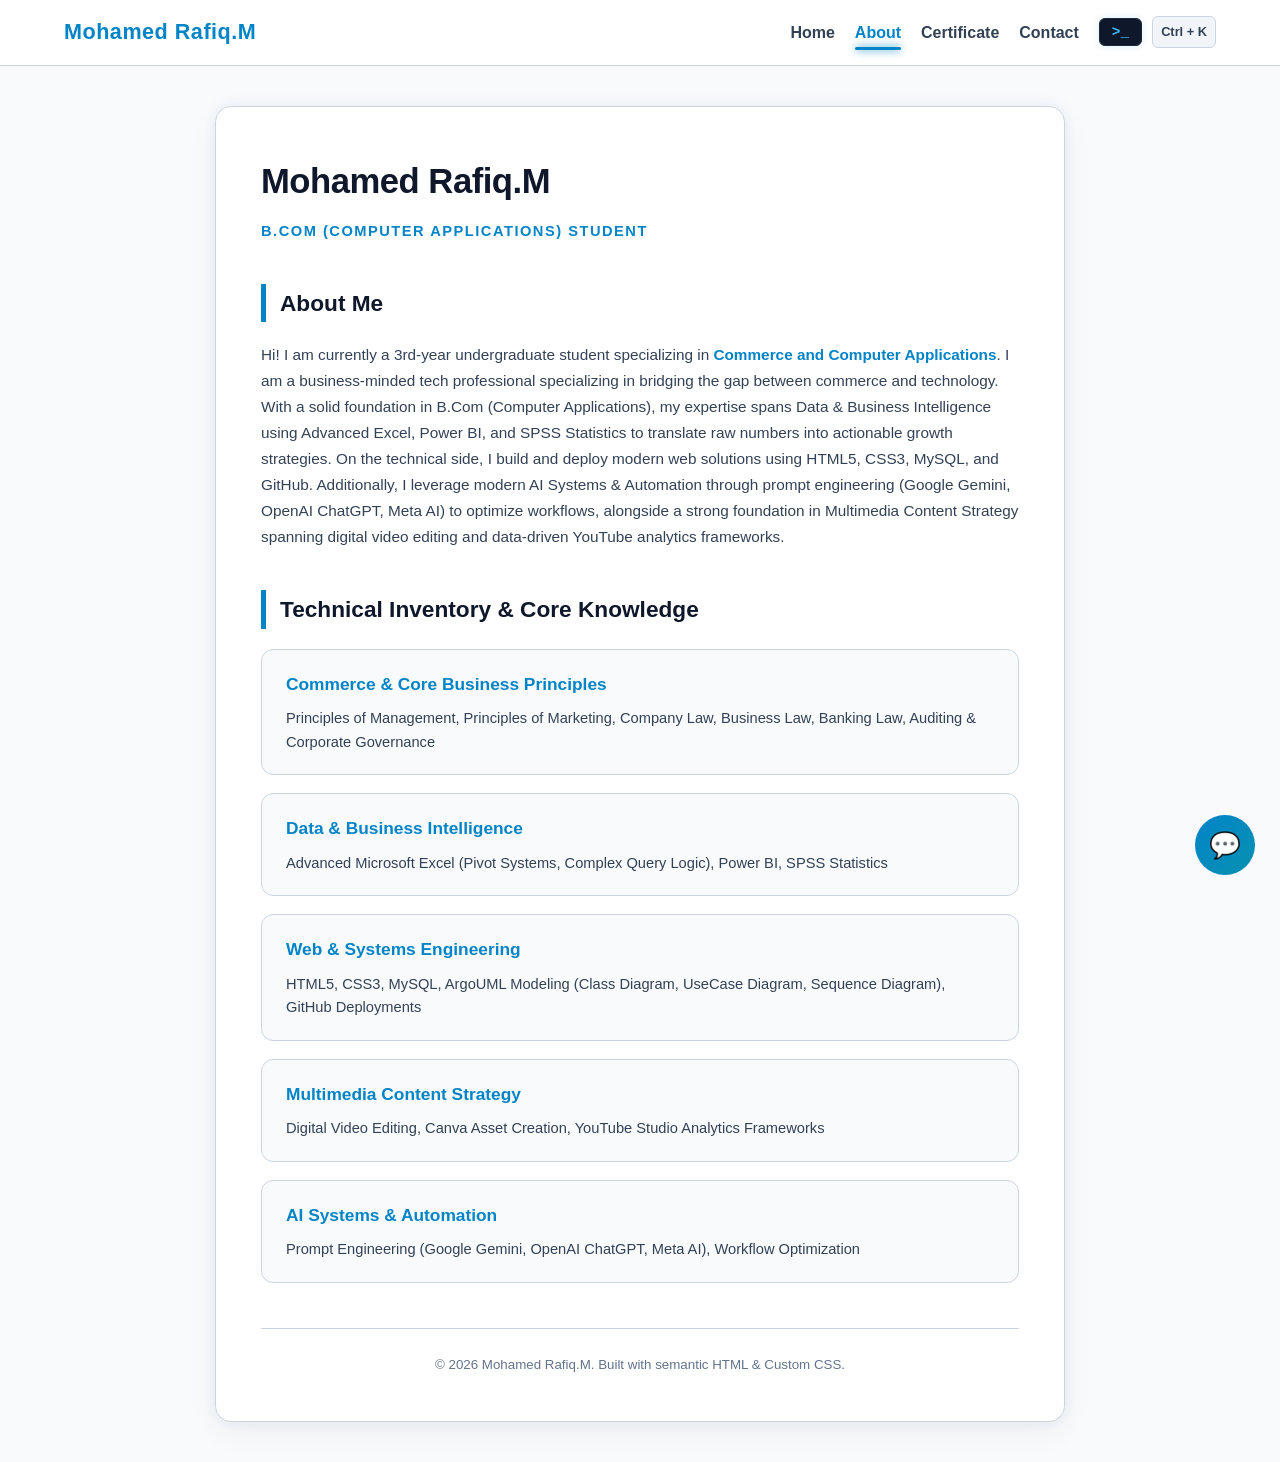
==== commit 0f22acf7: "Update about.html" ====
--- a/about.html
+++ b/about.html
@@ -10,7 +10,7 @@
 </head>
 <body>
     <header class="main-header">
-        <div class="logo">My Portfolio</div>
+        <div class="logo">Mohamed Rafiq.M</div>
         
         <!-- Mobile Navigation Hamburger Toggle -->
         <button class="mobile-menu-btn" id="mobileMenuBtn" aria-label="Toggle navigation menu">
--- a/about.css
+++ b/about.css
@@ -8,9 +8,9 @@
     --primary-blue: #0284c7;
     --accent-cyan: #0891b2;
     --glow-color: rgba(2, 132, 199, 0.25);
-    --text-primary: #0f172a;       /* Dark high-contrast navy/black for max clarity */
-    --text-secondary: #334155;     /* Clear readable secondary text */
-    --border-color: #cbd5e1;       /* Sharper border lines */
+    --text-primary: #0f172a;       
+    --text-secondary: #334155;     
+    --border-color: #cbd5e1;       
 }
 
 body {
@@ -32,35 +32,41 @@
     display: flex;
     justify-content: space-between;
     align-items: center;
-    padding: 20px 10%;
+    padding: 14px 5%;
     border-bottom: 1px solid var(--border-color);
     position: sticky;
     top: 0;
-    z-index: 100;
+    z-index: 1000;
+    width: 100%;
 }
 
 .main-header .logo {
-    font-weight: 700;
-    font-size: 1.3rem;
+    font-weight: 800;
+    font-size: clamp(1.1rem, 4vw, 1.35rem);
     color: var(--primary-blue);
     letter-spacing: 0.5px;
 }
 
-nav a {
+nav.nav-links {
+    display: flex;
+    align-items: center;
+    gap: 20px;
+}
+
+nav.nav-links a {
     text-decoration: none;
     color: var(--text-secondary);
-    margin-left: 20px;
     font-weight: 600;
     font-size: 1rem;
     transition: all 0.3s ease;
     position: relative;
 }
 
-nav a:hover, nav a.active {
+nav.nav-links a:hover, nav.nav-links a.active {
     color: var(--primary-blue);
 }
 
-nav a::after {
+nav.nav-links a::after {
     content: '';
     position: absolute;
     width: 0;
@@ -73,8 +79,84 @@
     box-shadow: 0 0 8px var(--primary-blue);
 }
 
-nav a:hover::after, nav a.active::after {
+nav.nav-links a:hover::after, nav.nav-links a.active::after {
     width: 100%;
+}
+
+/* Header Action Tools */
+.nav-tools {
+    display: flex;
+    align-items: center;
+    gap: 10px;
+}
+
+.terminal-toggle-btn {
+    background: #0f172a;
+    color: #38bdf8;
+    border: 1px solid #1e293b;
+    padding: 5px 12px;
+    border-radius: 6px;
+    font-family: monospace;
+    font-size: 0.9rem;
+    font-weight: 700;
+    cursor: pointer;
+    transition: all 0.2s ease;
+    box-shadow: 0 0 8px rgba(56, 189, 248, 0.2);
+}
+
+.terminal-toggle-btn:hover {
+    background: #1e293b;
+    color: #4ade80;
+}
+
+.cmd-badge {
+    background: #f1f5f9;
+    border: 1px solid var(--border-color);
+    color: var(--text-secondary);
+    padding: 4px 8px;
+    border-radius: 6px;
+    font-size: 0.8rem;
+    font-weight: 600;
+    cursor: pointer;
+    transition: background-color 0.2s ease;
+}
+
+.cmd-badge:hover {
+    background: #e2e8f0;
+}
+
+/* Mobile Menu Toggle Button (Hamburger) */
+.mobile-menu-btn {
+    display: none;
+    flex-direction: column;
+    justify-content: space-between;
+    width: 26px;
+    height: 19px;
+    background: transparent;
+    border: none;
+    cursor: pointer;
+    z-index: 1001;
+    padding: 0;
+}
+
+.mobile-menu-btn .bar {
+    width: 100%;
+    height: 3px;
+    background-color: var(--text-primary);
+    border-radius: 2px;
+    transition: all 0.3s ease;
+}
+
+.mobile-menu-btn.active .bar:nth-child(1) {
+    transform: translateY(8px) rotate(45deg);
+}
+
+.mobile-menu-btn.active .bar:nth-child(2) {
+    opacity: 0;
+}
+
+.mobile-menu-btn.active .bar:nth-child(3) {
+    transform: translateY(-8px) rotate(-45deg);
 }
 
 /* Main Container Layout */
@@ -202,7 +284,278 @@
     }
 }
 
-/* Chatbot Floating Button */
+/* ==========================================================================
+   Modern Designed Developer Terminal Window
+   ========================================================================== */
+.terminal-window {
+    position: fixed;
+    bottom: 25px;
+    left: 25px;
+    width: 440px;
+    max-width: calc(100vw - 32px);
+    height: 340px;
+    background-color: #0b1120;
+    border: 1px solid rgba(56, 189, 248, 0.3);
+    border-radius: 14px;
+    z-index: 9999;
+    display: flex;
+    flex-direction: column;
+    box-shadow: 0 20px 40px rgba(0, 0, 0, 0.4), 0 0 25px rgba(56, 189, 248, 0.15);
+    overflow: hidden;
+    backdrop-filter: blur(10px);
+    transition: transform 0.3s ease, opacity 0.3s ease;
+}
+
+.terminal-window.hidden {
+    display: none;
+}
+
+.terminal-header {
+    background: linear-gradient(180deg, #1e293b, #0f172a);
+    padding: 10px 14px;
+    display: flex;
+    align-items: center;
+    border-bottom: 1px solid #1e293b;
+}
+
+.terminal-dots {
+    display: flex;
+    gap: 7px;
+    align-items: center;
+}
+
+.terminal-dots .dot {
+    width: 11px;
+    height: 11px;
+    border-radius: 50%;
+    display: inline-block;
+    cursor: pointer;
+}
+
+.terminal-dots .dot.red { background-color: #ef4444; }
+.terminal-dots .dot.yellow { background-color: #f59e0b; }
+.terminal-dots .dot.green { background-color: #10b981; }
+
+.terminal-title {
+    flex: 1;
+    text-align: center;
+    font-family: 'Fira Code', monospace, sans-serif;
+    font-size: 0.8rem;
+    color: #94a3b8;
+    font-weight: 600;
+    letter-spacing: 0.5px;
+}
+
+.terminal-body {
+    flex: 1;
+    padding: 14px;
+    overflow-y: auto;
+    font-family: 'Fira Code', monospace, monospace;
+    font-size: 0.85rem;
+    color: #e2e8f0;
+    display: flex;
+    flex-direction: column;
+    gap: 6px;
+    background-color: #090d16;
+}
+
+.term-line {
+    line-height: 1.5;
+    word-break: break-all;
+}
+
+.term-line.system {
+    color: #38bdf8;
+    font-weight: 600;
+}
+
+.term-line.user-cmd {
+    color: #4ade80;
+}
+
+.term-line.error {
+    color: #f87171;
+}
+
+.term-cmd {
+    color: #facc15;
+    background: rgba(250, 204, 21, 0.1);
+    padding: 1px 5px;
+    border-radius: 4px;
+}
+
+.terminal-input-row {
+    display: flex;
+    align-items: center;
+    padding: 10px 14px;
+    background-color: #0b1120;
+    border-top: 1px solid #1e293b;
+    font-family: 'Fira Code', monospace, monospace;
+}
+
+.prompt-symbol {
+    color: #38bdf8;
+    font-size: 0.85rem;
+    font-weight: 700;
+    margin-right: 8px;
+    white-space: nowrap;
+}
+
+.terminal-input-row input {
+    flex: 1;
+    background: transparent;
+    border: none;
+    color: #f8fafc;
+    font-family: 'Fira Code', monospace, monospace;
+    font-size: 0.85rem;
+    outline: none;
+}
+
+/* ==========================================================================
+   Enhanced Pop-Box Command Palette Modal Styles
+   ========================================================================== */
+.cmd-palette-modal {
+    position: fixed;
+    top: 0;
+    left: 0;
+    width: 100vw;
+    height: 100vh;
+    background-color: rgba(15, 23, 42, 0.75);
+    backdrop-filter: blur(8px);
+    z-index: 9999;
+    display: flex;
+    justify-content: center;
+    align-items: center;
+    padding: 20px;
+    opacity: 0;
+    visibility: hidden;
+    transition: opacity 0.3s ease, visibility 0.3s ease;
+}
+
+.cmd-palette-modal.active {
+    opacity: 1;
+    visibility: visible;
+}
+
+.cmd-palette-overlay {
+    position: absolute;
+    top: 0;
+    left: 0;
+    width: 100%;
+    height: 100%;
+}
+
+.cmd-palette-box {
+    position: relative;
+    background: var(--card-bg);
+    width: 100%;
+    max-width: 580px;
+    border-radius: 16px;
+    box-shadow: 0 25px 50px -12px rgba(0, 0, 0, 0.35), 0 0 25px rgba(2, 132, 199, 0.2);
+    border: 1px solid var(--border-color);
+    display: flex;
+    flex-direction: column;
+    overflow: hidden;
+    z-index: 10000;
+    transform: scale(0.92) translateY(15px);
+    transition: transform 0.3s cubic-bezier(0.16, 1, 0.3, 1);
+}
+
+.cmd-palette-modal.active .cmd-palette-box {
+    transform: scale(1) translateY(0);
+}
+
+.cmd-palette-header {
+    display: flex;
+    align-items: center;
+    padding: 16px 20px;
+    border-bottom: 1px solid var(--border-color);
+    background: #ffffff;
+}
+
+.cmd-icon {
+    font-size: 1.2rem;
+    margin-right: 14px;
+}
+
+.cmd-palette-header input {
+    flex: 1;
+    border: none;
+    background: transparent;
+    font-size: 1.1rem;
+    color: var(--text-primary);
+    outline: none;
+    font-weight: 500;
+}
+
+.cmd-shortcut {
+    background: #f1f5f9;
+    color: var(--text-secondary);
+    padding: 4px 10px;
+    border-radius: 6px;
+    font-size: 0.8rem;
+    font-weight: 700;
+    border: 1px solid var(--border-color);
+}
+
+.cmd-palette-results {
+    max-height: 340px;
+    overflow-y: auto;
+    padding: 10px;
+    display: flex;
+    flex-direction: column;
+    gap: 6px;
+}
+
+.cmd-item {
+    padding: 12px 16px;
+    border-radius: 10px;
+    cursor: pointer;
+    display: flex;
+    justify-content: space-between;
+    align-items: center;
+    transition: all 0.2s ease;
+}
+
+.cmd-item:hover, .cmd-item.selected {
+    background: linear-gradient(135deg, rgba(2, 132, 199, 0.08), rgba(8, 145, 178, 0.12));
+    border-color: var(--primary-blue);
+}
+
+.cmd-item-title {
+    font-weight: 600;
+    color: var(--text-primary);
+    font-size: 0.98rem;
+}
+
+.cmd-item-badge {
+    background: #f1f5f9;
+    color: var(--primary-blue);
+    padding: 4px 10px;
+    border-radius: 6px;
+    font-size: 0.8rem;
+    font-weight: 600;
+    border: 1px solid var(--border-color);
+}
+
+.cmd-palette-footer {
+    padding: 12px 20px;
+    background: #f8fafc;
+    border-top: 1px solid var(--border-color);
+    display: flex;
+    justify-content: space-between;
+    font-size: 0.82rem;
+    color: var(--text-secondary);
+}
+
+.cmd-no-results {
+    text-align: center;
+    padding: 30px;
+    color: var(--text-secondary);
+    font-size: 0.98rem;
+}
+
+/* Chatbot Floating Button & Window */
 .chat-toggle-btn {
     position: fixed;
     bottom: 25px;
@@ -227,22 +580,15 @@
 }
 
 @keyframes pulse {
-    0% {
-        box-shadow: 0 0 0 0 rgba(2, 132, 199, 0.5);
-    }
-    70% {
-        box-shadow: 0 0 0 18px rgba(2, 132, 199, 0);
-    }
-    100% {
-        box-shadow: 0 0 0 0 rgba(2, 132, 199, 0);
-    }
+    0% { box-shadow: 0 0 0 0 rgba(2, 132, 199, 0.5); }
+    70% { box-shadow: 0 0 0 18px rgba(2, 132, 199, 0); }
+    100% { box-shadow: 0 0 0 0 rgba(2, 132, 199, 0); }
 }
 
 .chat-toggle-btn:hover {
     transform: scale(1.08);
 }
 
-/* Chatbot Window */
 .chat-window {
     position: fixed;
     bottom: 95px;
@@ -384,3 +730,74 @@
 .chat-input-area button:hover {
     box-shadow: 0 0 10px rgba(2, 132, 199, 0.4);
 }
+
+/* Mobile Responsive Breakpoints */
+@media screen and (max-width: 768px) {
+    .mobile-menu-btn {
+        display: flex;
+    }
+
+    nav.nav-links {
+        position: fixed;
+        top: 0;
+        right: -100%;
+        width: 75vw;
+        max-width: 300px;
+        height: 100vh;
+        background: rgba(255, 255, 255, 0.98);
+        backdrop-filter: blur(15px);
+        flex-direction: column;
+        justify-content: flex-start;
+        align-items: flex-start;
+        padding: 80px 25px 30px;
+        gap: 20px;
+        transition: right 0.3s cubic-bezier(0.4, 0, 0.2, 1);
+        box-shadow: -5px 0 25px rgba(0, 0, 0, 0.15);
+        border-left: 1px solid var(--border-color);
+    }
+
+    nav.nav-links.open {
+        right: 0;
+    }
+
+    nav.nav-links a {
+        font-size: 1.1rem;
+        width: 100%;
+    }
+
+    .nav-tools {
+        margin-top: 10px;
+        width: 100%;
+    }
+
+    .cmd-badge {
+        display: none;
+    }
+
+    .grid {
+        grid-template-columns: 1fr;
+    }
+
+    .chat-window {
+        bottom: 80px;
+        right: 16px;
+        left: 16px;
+        width: auto;
+        max-width: none;
+        height: 420px;
+    }
+
+    .chat-toggle-btn {
+        bottom: 16px;
+        right: 16px;
+    }
+
+    .terminal-window {
+        left: 16px;
+        right: 16px;
+        width: auto;
+        max-width: none;
+        bottom: 16px;
+        height: 300px;
+    }
+}
